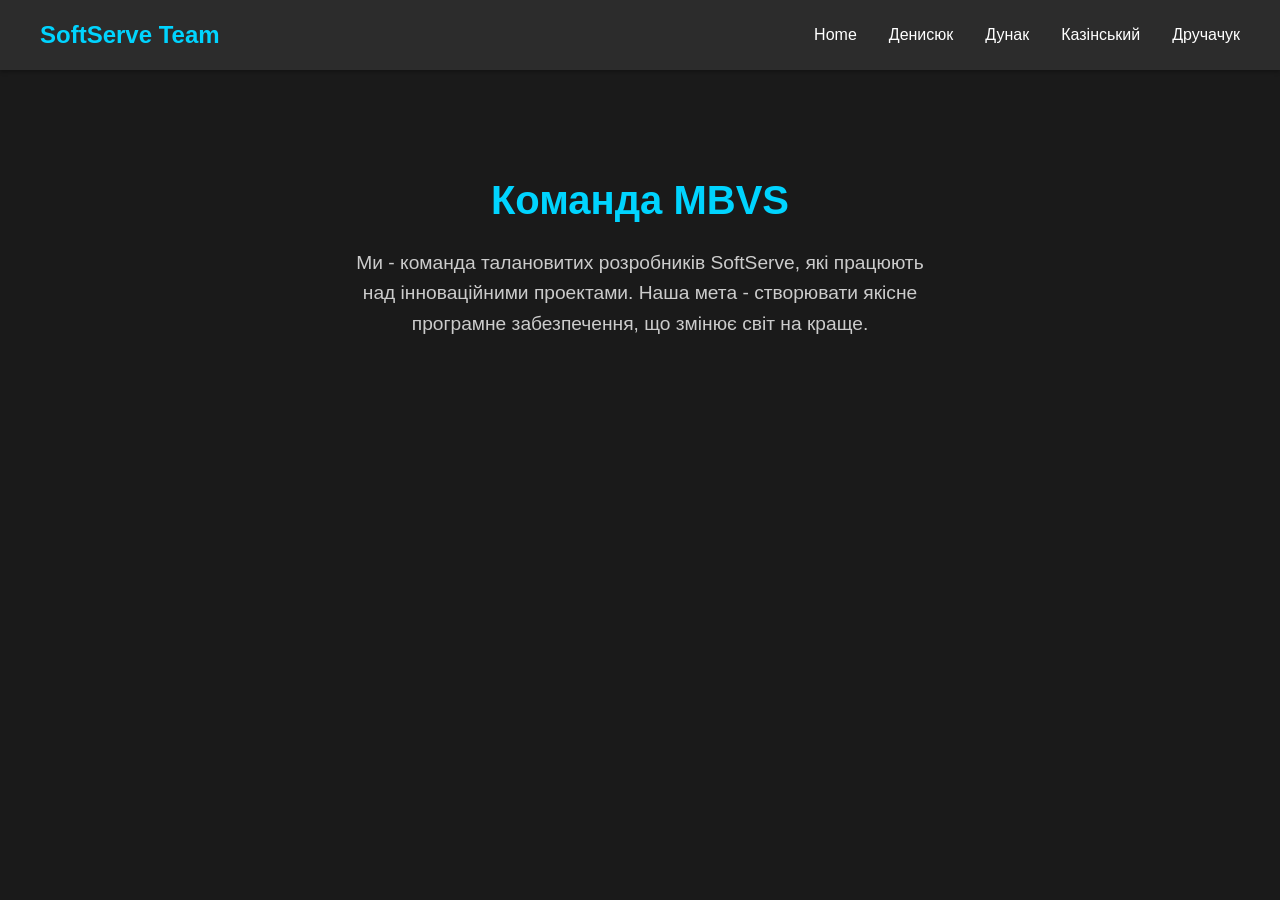
==== index.html @ 6290ce92 "Test trigger for Copilot" ====
<!DOCTYPE html>
<html lang="uk">
<head>
    <meta charset="UTF-8">
    <meta name="viewport" content="width=device-width, initial-scale=1.0">
    <title>Команда SoftServe</title>
    <link rel="stylesheet" href="style.css">
</head>
<body>
    <nav class="navbar">
        <div class="nav-container">
            <h2 class="nav-title">SoftServe Team</h2>
            <ul  class="nav-links">
                <li><a href="index.html">Home</a></li>
                <li><a href="denisyuk.html">Денисюк</a></li>
                <li><a href="Dunak.html">Дунак</a></li>
                <li><a href="kazinskiy.html">Казінський</a></li>
                <li><a href="drukachuk.html">Дручачук</a></li>
            </ul>
        </div>
    </nav>
    <section class="team-section">
        <h1>Команда MBVS</h1>
        <p>Ми - команда талановитих розробників SoftServe, які працюють над інноваційними проектами. Наша мета - створювати якісне програмне забезпечення, що змінює світ на краще.</p>
    </section>
</body>
</html>
---- style.css ----
/* Modern Dark Theme Styles */
body {
    font-family: 'Segoe UI', Tahoma, Geneva, Verdana, sans-serif;
    margin: 0;
    padding: 0;
    background-color: #1a1a1a;
    color: #ffffff;
    line-height: 1.6;
}

/* Navbar Styles */
.navbar {
    background-color: #2c2c2c;
    padding: 1rem 0;
    box-shadow: 0 2px 4px rgba(0, 0, 0, 0.3);
}

.nav-container {
    max-width: 1200px;
    margin: 0 auto;
    padding: 0 1rem;
    display: flex;
    justify-content: space-between;
    align-items: center;
    flex-wrap: wrap;
}

.nav-title {
    margin: 0;
    font-size: 1.5rem;
    color: #00d4ff;
}

.nav-links {
    list-style: none;
    margin: 0;
    padding: 0;
    display: flex;
    gap: 2rem;
}

.nav-links li a {
    color: #ffffff;
    text-decoration: none;
    font-weight: 500;
    transition: color 0.3s ease;
}

.nav-links li a:hover {
    color: #00d4ff;
}

/* Team Section Styles */
.team-section {
    max-width: 1200px;
    margin: 2rem auto;
    padding: 2rem 1rem;
    text-align: center;
}

.team-section h1 {
    font-size: 2.5rem;
    margin-bottom: 1rem;
    color: #00d4ff;
}

.team-section p {
    font-size: 1.2rem;
    max-width: 600px;
    margin: 0 auto;
    color: #cccccc;
}

/* Responsive Design */
@media (max-width: 768px) {
    .nav-container {
        flex-direction: column;
        align-items: flex-start;
    }

    .nav-title {
        margin-bottom: 1rem;
    }

    .nav-links {
        flex-direction: column;
        gap: 1rem;
        width: 100%;
    }

    .nav-links li {
        width: 100%;
    }

    .nav-links li a {
        display: block;
        padding: 0.5rem 0;
    }

    .team-section h1 {
        font-size: 2rem;
    }

    .team-section p {
        font-size: 1rem;
    }
}
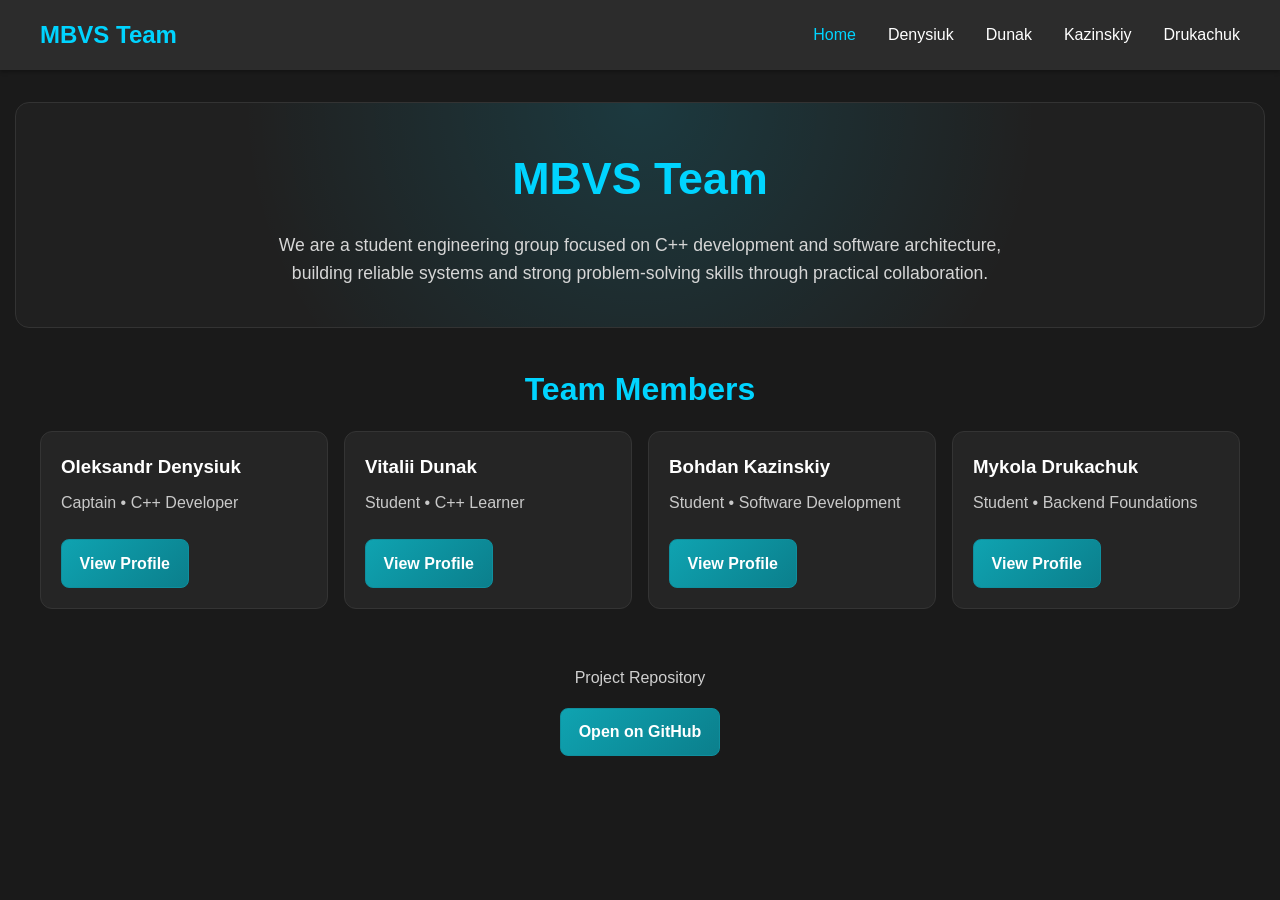
==== commit 939c6e30: "The basic design of Denysyuk's main page and profile has been changed" ====
--- a/index.html
+++ b/index.html
@@ -9,19 +9,59 @@
 <body>
     <nav class="navbar">
         <div class="nav-container">
-            <h2 class="nav-title">SoftServe Team</h2>
-            <ul  class="nav-links">
-                <li><a href="index.html">Home</a></li>
-                <li><a href="denisyuk.html">Денисюк</a></li>
-                <li><a href="Dunak.html">Дунак</a></li>
-                <li><a href="kazinskiy.html">Казінський</a></li>
-                <li><a href="drukachuk.html">Дручачук</a></li>
+            <h2 class="nav-title">MBVS Team</h2>
+            <ul class="nav-links">
+                <li><a href="index.html" class="active" aria-current="page">Home</a></li>
+                <li><a href="denisyuk.html">Denysiuk</a></li>
+                <li><a href="Dunak.html">Dunak</a></li>
+                <li><a href="kazinskiy.html">Kazinskiy</a></li>
+                <li><a href="drukachuk.html">Drukachuk</a></li>
             </ul>
         </div>
     </nav>
-    <section class="team-section">
-        <h1>Команда MBVS</h1>
-        <p>Ми - команда талановитих розробників SoftServe, які працюють над інноваційними проектами. Наша мета - створювати якісне програмне забезпечення, що змінює світ на краще.</p>
-    </section>
+
+    <main>
+        <section class="hero-section" aria-labelledby="hero-title">
+            <h1 id="hero-title">MBVS Team</h1>
+            <p>
+                We are a student engineering group focused on C++ development and software architecture,
+                building reliable systems and strong problem-solving skills through practical collaboration.
+            </p>
+        </section>
+
+        <section class="members-section" aria-labelledby="members-title">
+            <h2 id="members-title">Team Members</h2>
+            <div class="members-grid">
+                <article class="member-card">
+                    <h3>Oleksandr Denysiuk</h3>
+                    <p>Captain • C++ Developer</p>
+                    <a class="btn-primary" href="denisyuk.html">View Profile</a>
+                </article>
+
+                <article class="member-card">
+                    <h3>Vitalii Dunak</h3>
+                    <p>Student • C++ Learner</p>
+                    <a class="btn-primary" href="Dunak.html">View Profile</a>
+                </article>
+
+                <article class="member-card">
+                    <h3>Bohdan Kazinskiy</h3>
+                    <p>Student • Software Development</p>
+                    <a class="btn-primary" href="kazinskiy.html">View Profile</a>
+                </article>
+
+                <article class="member-card">
+                    <h3>Mykola Drukachuk</h3>
+                    <p>Student • Backend Foundations</p>
+                    <a class="btn-primary" href="drukachuk.html">View Profile</a>
+                </article>
+            </div>
+        </section>
+    </main>
+
+    <footer class="home-footer">
+        <p>Project Repository</p>
+        <a class="btn-primary" href="https://github.com/Stranick7/softserve-homework" target="_blank" rel="noopener noreferrer">Open on GitHub</a>
+    </footer>
 </body>
 </html>  
--- a/style.css
+++ b/style.css
@@ -50,6 +50,34 @@
     color: #00d4ff;
 }
 
+.nav-links li a.active {
+    color: #00d4ff;
+}
+
+.btn-primary {
+    display: inline-block;
+    margin-top: 0.5rem;
+    padding: 0.65rem 1.1rem;
+    border-radius: 8px;
+    border: 1px solid #0f8f9e;
+    text-decoration: none;
+    color: #ffffff;
+    background: linear-gradient(135deg, #0fa3b1, #0b7f8c);
+    font-weight: 600;
+    transition: background 0.3s ease, transform 0.2s ease, box-shadow 0.3s ease;
+}
+
+.btn-primary:hover {
+    background: linear-gradient(135deg, #11b7c6, #0d919f);
+    box-shadow: 0 6px 16px rgba(15, 163, 177, 0.25);
+    transform: translateY(-1px);
+}
+
+.btn-primary:focus-visible {
+    outline: 2px solid #00d4ff;
+    outline-offset: 2px;
+}
+
 /* Team Section Styles */
 .team-section {
     max-width: 1200px;
@@ -71,6 +99,85 @@
     color: #cccccc;
 }
 
+.hero-section {
+    max-width: 1200px;
+    margin: 2rem auto 1rem;
+    padding: 2.5rem 1.5rem;
+    text-align: center;
+    background: radial-gradient(circle at top, rgba(0, 212, 255, 0.14), rgba(0, 212, 255, 0) 60%), #202020;
+    border: 1px solid #333333;
+    border-radius: 14px;
+}
+
+.hero-section h1 {
+    margin: 0;
+    font-size: 2.8rem;
+    color: #00d4ff;
+}
+
+.hero-section p {
+    max-width: 780px;
+    margin: 1rem auto 0;
+    font-size: 1.1rem;
+    color: #d6d6d6;
+}
+
+.members-section {
+    max-width: 1200px;
+    margin: 0 auto;
+    padding: 1.2rem 1rem 2rem;
+}
+
+.members-section h2 {
+    margin-top: 0;
+    margin-bottom: 1rem;
+    color: #00d4ff;
+    text-align: center;
+    font-size: 2rem;
+}
+
+.members-grid {
+    display: grid;
+    grid-template-columns: repeat(auto-fit, minmax(240px, 1fr));
+    gap: 1rem;
+}
+
+.member-card {
+    background-color: #252525;
+    border: 1px solid #343434;
+    border-radius: 12px;
+    padding: 1.25rem;
+    transition: transform 0.2s ease, border-color 0.3s ease, box-shadow 0.3s ease;
+}
+
+.member-card:hover {
+    transform: translateY(-3px);
+    border-color: #0f8f9e;
+    box-shadow: 0 10px 24px rgba(0, 0, 0, 0.28);
+}
+
+.member-card h3 {
+    margin-top: 0;
+    margin-bottom: 0.5rem;
+    color: #ffffff;
+}
+
+.member-card p {
+    margin-top: 0;
+    margin-bottom: 1rem;
+    color: #c9c9c9;
+}
+
+.home-footer {
+    text-align: center;
+    padding: 0.5rem 1rem 2.5rem;
+}
+
+.home-footer p {
+    color: #cfcfcf;
+    margin-bottom: 0.6rem;
+}
+
 /* Responsive Design */
 @media (max-width: 768px) {
     .nav-container {
@@ -104,4 +211,16 @@
     .team-section p {
         font-size: 1rem;
     }
+
+    .hero-section h1 {
+        font-size: 2.2rem;
+    }
+
+    .hero-section p {
+        font-size: 1rem;
+    }
+
+    .members-section h2 {
+        font-size: 1.7rem;
+    }
 }
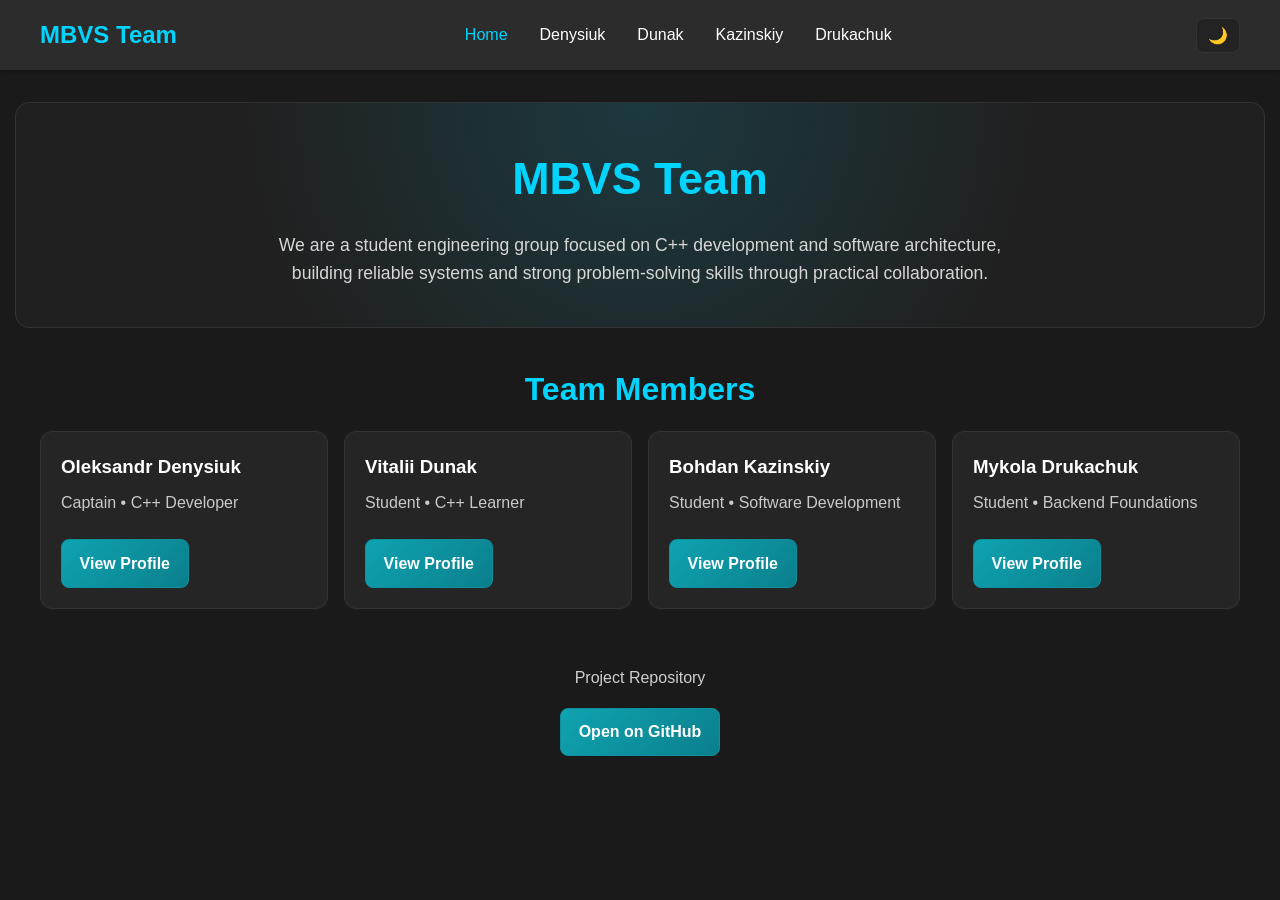
==== commit 444d5b92: "Save light theme code" ====
--- a/index.html
+++ b/index.html
@@ -1,9 +1,9 @@
 <!DOCTYPE html>
-<html lang="uk">
+<html lang="en">
 <head>
     <meta charset="UTF-8">
     <meta name="viewport" content="width=device-width, initial-scale=1.0">
-    <title>Команда SoftServe</title>
+    <title>MBVS Team</title>
     <link rel="stylesheet" href="style.css">
 </head>
 <body>
@@ -17,6 +17,7 @@
                 <li><a href="kazinskiy.html">Kazinskiy</a></li>
                 <li><a href="drukachuk.html">Drukachuk</a></li>
             </ul>
+            <button class="theme-toggle-btn" id="theme-toggle" type="button" aria-label="Toggle theme">🌙</button>
         </div>
     </nav>
 
@@ -63,5 +64,6 @@
         <p>Project Repository</p>
         <a class="btn-primary" href="https://github.com/Stranick7/softserve-homework" target="_blank" rel="noopener noreferrer">Open on GitHub</a>
     </footer>
+    <script src="script.js"></script>
 </body>
-</html>  +</html>
--- a/style.css
+++ b/style.css
@@ -1,18 +1,78 @@
 /* Modern Dark Theme Styles */
+:root {
+    --color-bg: #1a1a1a;
+    --color-text: #ffffff;
+    --color-navbar-bg: #2c2c2c;
+    --color-accent: #00d4ff;
+    --color-border: #333333;
+    --color-border-soft: #343434;
+    --color-border-strong: #3a3a3a;
+    --color-surface-hero: #202020;
+    --color-surface-card: #252525;
+    --color-surface-panel: #262626;
+    --color-surface-skill: #1f1f1f;
+    --color-text-muted: #cccccc;
+    --color-text-soft: #d6d6d6;
+    --color-text-subtle: #c9c9c9;
+    --color-text-footer: #cfcfcf;
+    --color-btn-border: #0f8f9e;
+    --color-btn-gradient-start: #0fa3b1;
+    --color-btn-gradient-end: #0b7f8c;
+    --color-btn-gradient-hover-start: #11b7c6;
+    --color-btn-gradient-hover-end: #0d919f;
+    --hero-glow-start: rgba(0, 212, 255, 0.14);
+    --hero-glow-end: rgba(0, 212, 255, 0);
+    --shadow-navbar: 0 2px 4px rgba(0, 0, 0, 0.3);
+    --shadow-card-hover: 0 10px 24px rgba(0, 0, 0, 0.28);
+    --shadow-accent: 0 6px 16px rgba(15, 163, 177, 0.25);
+    --toggle-bg: #232323;
+    --toggle-hover-bg: #2e2e2e;
+}
+
+.light-theme {
+    --color-bg: #f4f7fb;
+    --color-text: #1a2a33;
+    --color-navbar-bg: #e6edf5;
+    --color-accent: #007f91;
+    --color-border: #c7d4e2;
+    --color-border-soft: #cedae7;
+    --color-border-strong: #bac9d8;
+    --color-surface-hero: #ffffff;
+    --color-surface-card: #ffffff;
+    --color-surface-panel: #ffffff;
+    --color-surface-skill: #f7fafc;
+    --color-text-muted: #405766;
+    --color-text-soft: #395160;
+    --color-text-subtle: #4a6170;
+    --color-text-footer: #3e5563;
+    --color-btn-border: #0c8696;
+    --color-btn-gradient-start: #12a6b5;
+    --color-btn-gradient-end: #0f8a99;
+    --color-btn-gradient-hover-start: #14b8c8;
+    --color-btn-gradient-hover-end: #117e8d;
+    --hero-glow-start: rgba(0, 127, 145, 0.12);
+    --hero-glow-end: rgba(0, 127, 145, 0);
+    --shadow-navbar: 0 2px 8px rgba(20, 40, 60, 0.12);
+    --shadow-card-hover: 0 10px 24px rgba(20, 40, 60, 0.14);
+    --shadow-accent: 0 6px 16px rgba(18, 166, 181, 0.25);
+    --toggle-bg: #dce6f0;
+    --toggle-hover-bg: #cfdbea;
+}
+
 body {
     font-family: 'Segoe UI', Tahoma, Geneva, Verdana, sans-serif;
     margin: 0;
     padding: 0;
-    background-color: #1a1a1a;
-    color: #ffffff;
+    background-color: var(--color-bg);
+    color: var(--color-text);
     line-height: 1.6;
 }
 
 /* Navbar Styles */
 .navbar {
-    background-color: #2c2c2c;
+    background-color: var(--color-navbar-bg);
     padding: 1rem 0;
-    box-shadow: 0 2px 4px rgba(0, 0, 0, 0.3);
+    box-shadow: var(--shadow-navbar);
 }
 
 .nav-container {
@@ -28,7 +88,7 @@
 .nav-title {
     margin: 0;
     font-size: 1.5rem;
-    color: #00d4ff;
+    color: var(--color-accent);
 }
 
 .nav-links {
@@ -40,18 +100,35 @@
 }
 
 .nav-links li a {
-    color: #ffffff;
+    color: var(--color-text);
     text-decoration: none;
     font-weight: 500;
     transition: color 0.3s ease;
 }
 
 .nav-links li a:hover {
-    color: #00d4ff;
+    color: var(--color-accent);
 }
 
 .nav-links li a.active {
-    color: #00d4ff;
+    color: var(--color-accent);
+}
+
+.theme-toggle-btn {
+    margin-left: 1rem;
+    padding: 0.45rem 0.7rem;
+    border: 1px solid var(--color-border);
+    border-radius: 8px;
+    background-color: var(--toggle-bg);
+    color: var(--color-text);
+    cursor: pointer;
+    font-size: 1rem;
+    transition: background-color 0.3s ease, border-color 0.3s ease;
+}
+
+.theme-toggle-btn:hover {
+    background-color: var(--toggle-hover-bg);
+    border-color: var(--color-accent);
 }
 
 .btn-primary {
@@ -59,22 +136,22 @@
     margin-top: 0.5rem;
     padding: 0.65rem 1.1rem;
     border-radius: 8px;
-    border: 1px solid #0f8f9e;
+    border: 1px solid var(--color-btn-border);
     text-decoration: none;
-    color: #ffffff;
-    background: linear-gradient(135deg, #0fa3b1, #0b7f8c);
+    color: var(--color-text);
+    background: linear-gradient(135deg, var(--color-btn-gradient-start), var(--color-btn-gradient-end));
     font-weight: 600;
     transition: background 0.3s ease, transform 0.2s ease, box-shadow 0.3s ease;
 }
 
 .btn-primary:hover {
-    background: linear-gradient(135deg, #11b7c6, #0d919f);
-    box-shadow: 0 6px 16px rgba(15, 163, 177, 0.25);
+    background: linear-gradient(135deg, var(--color-btn-gradient-hover-start), var(--color-btn-gradient-hover-end));
+    box-shadow: var(--shadow-accent);
     transform: translateY(-1px);
 }
 
 .btn-primary:focus-visible {
-    outline: 2px solid #00d4ff;
+    outline: 2px solid var(--color-accent);
     outline-offset: 2px;
 }
 
@@ -89,14 +166,14 @@
 .team-section h1 {
     font-size: 2.5rem;
     margin-bottom: 1rem;
-    color: #00d4ff;
+    color: var(--color-accent);
 }
 
 .team-section p {
     font-size: 1.2rem;
     max-width: 600px;
     margin: 0 auto;
-    color: #cccccc;
+    color: var(--color-text-muted);
 }
 
 .hero-section {
@@ -104,22 +181,22 @@
     margin: 2rem auto 1rem;
     padding: 2.5rem 1.5rem;
     text-align: center;
-    background: radial-gradient(circle at top, rgba(0, 212, 255, 0.14), rgba(0, 212, 255, 0) 60%), #202020;
-    border: 1px solid #333333;
+    background: radial-gradient(circle at top, var(--hero-glow-start), var(--hero-glow-end) 60%), var(--color-surface-hero);
+    border: 1px solid var(--color-border);
     border-radius: 14px;
 }
 
 .hero-section h1 {
     margin: 0;
     font-size: 2.8rem;
-    color: #00d4ff;
+    color: var(--color-accent);
 }
 
 .hero-section p {
     max-width: 780px;
     margin: 1rem auto 0;
     font-size: 1.1rem;
-    color: #d6d6d6;
+    color: var(--color-text-soft);
 }
 
 .members-section {
@@ -131,7 +208,7 @@
 .members-section h2 {
     margin-top: 0;
     margin-bottom: 1rem;
-    color: #00d4ff;
+    color: var(--color-accent);
     text-align: center;
     font-size: 2rem;
 }
@@ -143,8 +220,8 @@
 }
 
 .member-card {
-    background-color: #252525;
-    border: 1px solid #343434;
+    background-color: var(--color-surface-card);
+    border: 1px solid var(--color-border-soft);
     border-radius: 12px;
     padding: 1.25rem;
     transition: transform 0.2s ease, border-color 0.3s ease, box-shadow 0.3s ease;
@@ -152,20 +229,20 @@
 
 .member-card:hover {
     transform: translateY(-3px);
-    border-color: #0f8f9e;
-    box-shadow: 0 10px 24px rgba(0, 0, 0, 0.28);
+    border-color: var(--color-btn-border);
+    box-shadow: var(--shadow-card-hover);
 }
 
 .member-card h3 {
     margin-top: 0;
     margin-bottom: 0.5rem;
-    color: #ffffff;
+    color: var(--color-text);
 }
 
 .member-card p {
     margin-top: 0;
     margin-bottom: 1rem;
-    color: #c9c9c9;
+    color: var(--color-text-subtle);
 }
 
 .home-footer {
@@ -174,7 +251,7 @@
 }
 
 .home-footer p {
-    color: #cfcfcf;
+    color: var(--color-text-footer);
     margin-bottom: 0.6rem;
 }
 
@@ -204,6 +281,11 @@
         padding: 0.5rem 0;
     }
 
+    .theme-toggle-btn {
+        margin-left: 0;
+        margin-top: 0.5rem;
+    }
+
     .team-section h1 {
         font-size: 2rem;
     }
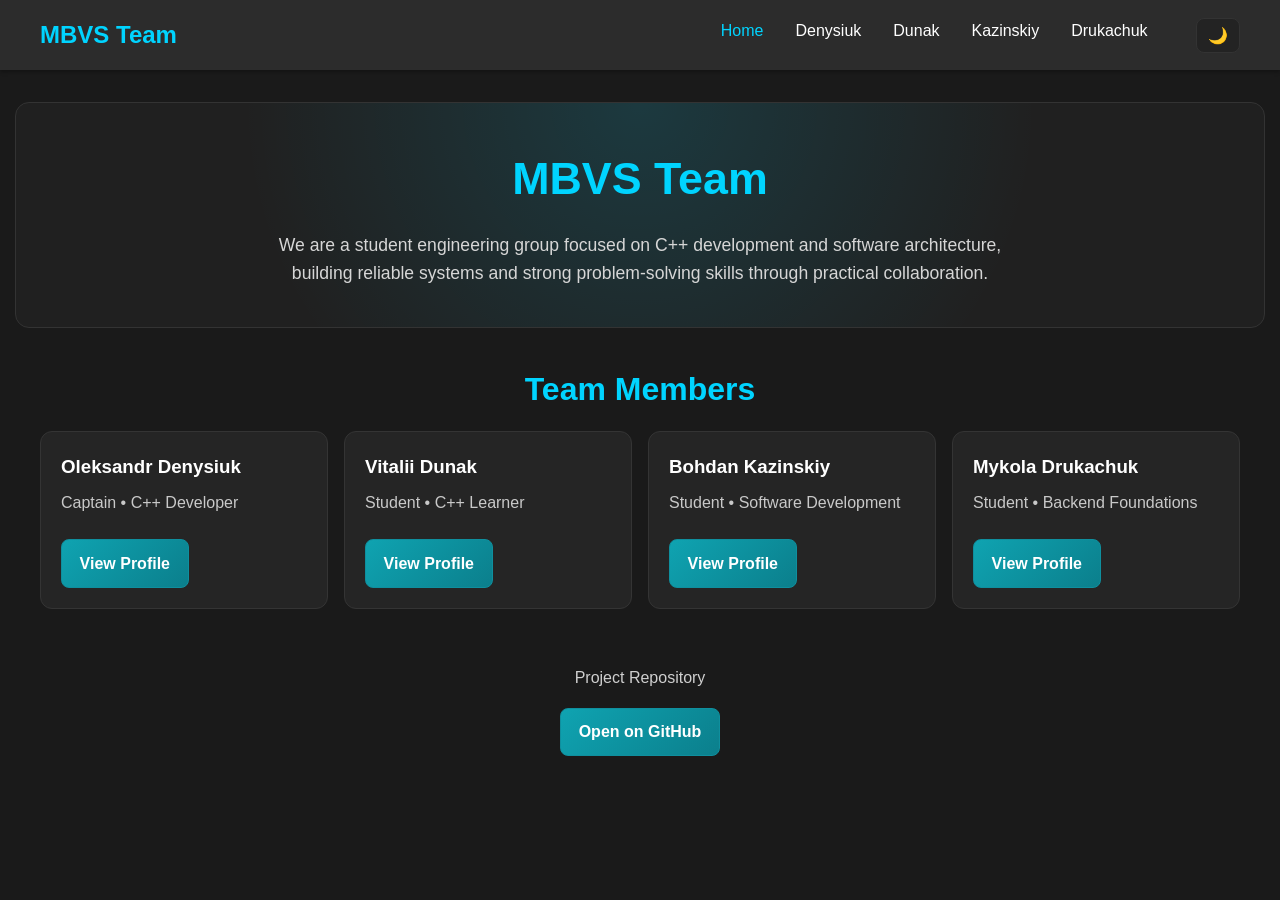
==== commit c9e80912: "Update index.html Co-authored-by: Copilot <175728472+Copilot@users.noreply.github.com>" ====
--- a/index.html
+++ b/index.html
@@ -16,8 +16,10 @@
                 <li><a href="Dunak.html">Dunak</a></li>
                 <li><a href="kazinskiy.html">Kazinskiy</a></li>
                 <li><a href="drukachuk.html">Drukachuk</a></li>
+                <li>
+                    <button class="theme-toggle-btn" id="theme-toggle" type="button" aria-label="Toggle theme">🌙</button>
+                </li>
             </ul>
-            <button class="theme-toggle-btn" id="theme-toggle" type="button" aria-label="Toggle theme">🌙</button>
         </div>
     </nav>
 
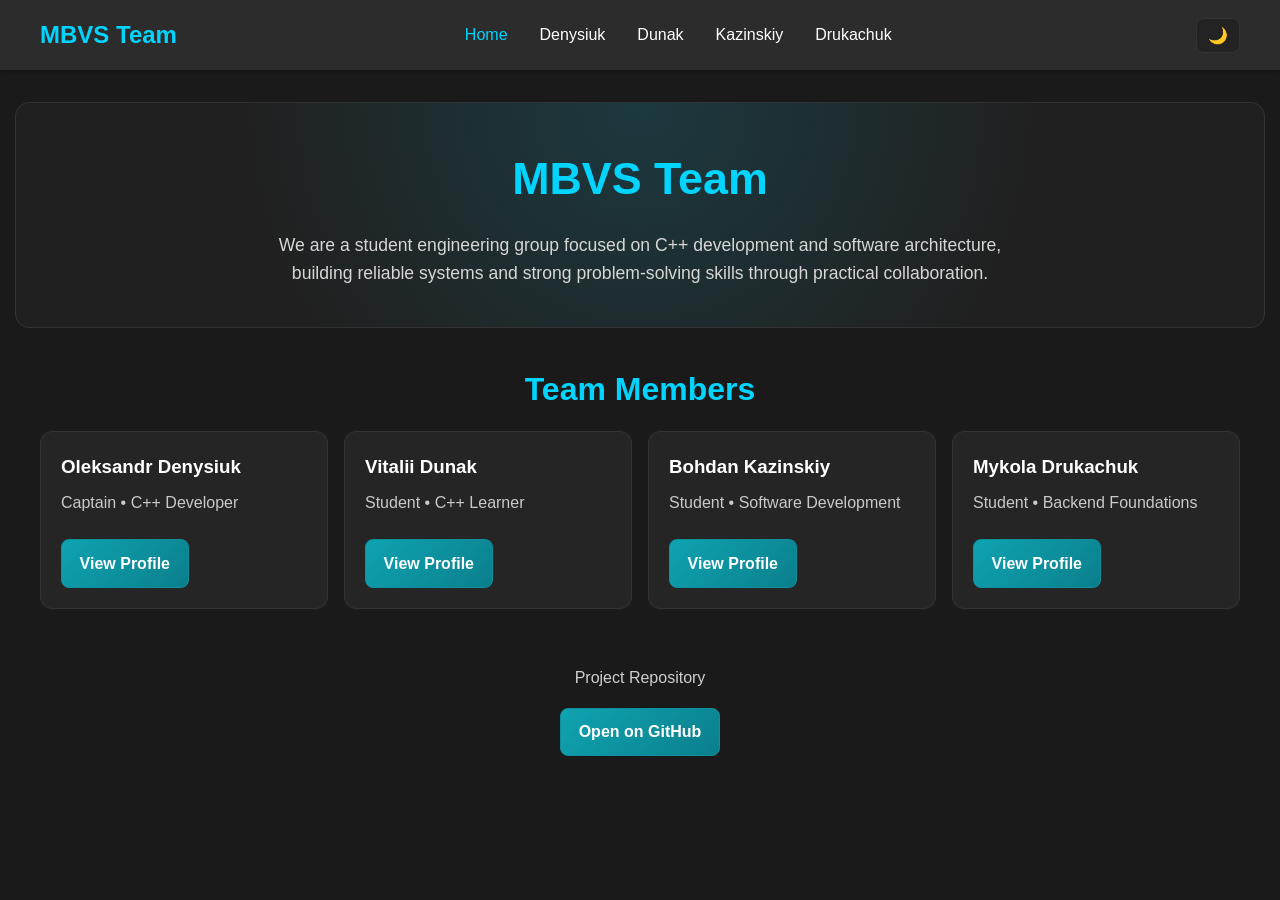
==== commit 6091d9b4: "Edit changes" ====
--- a/index.html
+++ b/index.html
@@ -16,10 +16,8 @@
                 <li><a href="Dunak.html">Dunak</a></li>
                 <li><a href="kazinskiy.html">Kazinskiy</a></li>
                 <li><a href="drukachuk.html">Drukachuk</a></li>
-                <li>
-                    <button class="theme-toggle-btn" id="theme-toggle" type="button" aria-label="Toggle theme">🌙</button>
-                </li>
             </ul>
+            <button class="theme-toggle-btn" id="theme-toggle" type="button" aria-label="Toggle theme">🌙</button>
         </div>
     </nav>
 
--- a/style.css
+++ b/style.css
@@ -15,6 +15,7 @@
     --color-text-soft: #d6d6d6;
     --color-text-subtle: #c9c9c9;
     --color-text-footer: #cfcfcf;
+    --color-btn-text: #ffffff;
     --color-btn-border: #0f8f9e;
     --color-btn-gradient-start: #0fa3b1;
     --color-btn-gradient-end: #0b7f8c;
@@ -45,6 +46,7 @@
     --color-text-soft: #395160;
     --color-text-subtle: #4a6170;
     --color-text-footer: #3e5563;
+    --color-btn-text: #ffffff;
     --color-btn-border: #0c8696;
     --color-btn-gradient-start: #12a6b5;
     --color-btn-gradient-end: #0f8a99;
@@ -131,6 +133,11 @@
     border-color: var(--color-accent);
 }
 
+.theme-toggle-btn:focus-visible {
+    outline: 2px solid var(--color-accent);
+    outline-offset: 2px;
+}
+
 .btn-primary {
     display: inline-block;
     margin-top: 0.5rem;
@@ -138,7 +145,7 @@
     border-radius: 8px;
     border: 1px solid var(--color-btn-border);
     text-decoration: none;
-    color: var(--color-text);
+    color: var(--color-btn-text);
     background: linear-gradient(135deg, var(--color-btn-gradient-start), var(--color-btn-gradient-end));
     font-weight: 600;
     transition: background 0.3s ease, transform 0.2s ease, box-shadow 0.3s ease;
